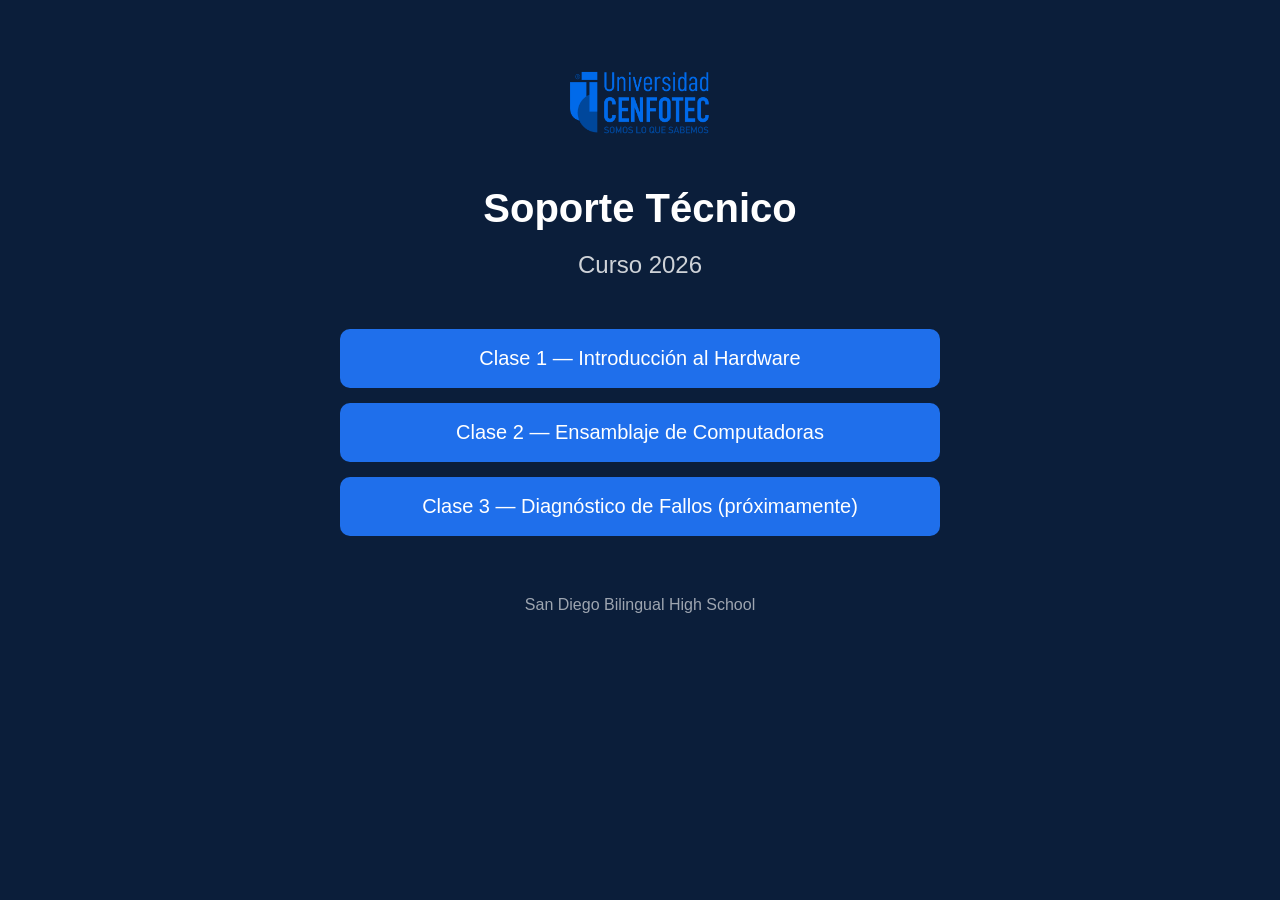
==== index.html @ 2d8c06b7 "Add files via upload" ====
<!DOCTYPE html>
<html lang="es">
<head>
<meta charset="UTF-8">
<title>Soporte Técnico 2026</title>

<style>

body{
    font-family: Arial, sans-serif;
    background:#0b1e3a;
    color:white;
    text-align:center;
    padding:60px;
}

.logo{
    width:140px;
    margin-bottom:20px;
}

h1{
    font-size:40px;
    margin-bottom:10px;
}

h2{
    font-weight:normal;
    opacity:0.8;
    margin-bottom:50px;
}

.container{
    max-width:600px;
    margin:auto;
}

.btn{
    display:block;
    background:#1f6feb;
    color:white;
    text-decoration:none;
    padding:18px;
    margin:15px 0;
    border-radius:10px;
    font-size:20px;
    transition:0.2s;
}

.btn:hover{
    background:#388bfd;
    transform:scale(1.03);
}

.footer{
    margin-top:60px;
    opacity:0.6;
}

</style>
</head>

<body>

<img src="cenfotec-logo.png" class="logo">

<h1>Soporte Técnico</h1>
<h2>Curso 2026</h2>

<div class="container">

<a class="btn" href="Clase1.html">
Clase 1 — Introducción al Hardware
</a>

<a class="btn" href="Clase2.html">
Clase 2 — Ensamblaje de Computadoras
</a>

<a class="btn" href="#">
Clase 3 — Diagnóstico de Fallos (próximamente)
</a>

</div>

<div class="footer">
San Diego Bilingual High School
</div>

</body>
</html>
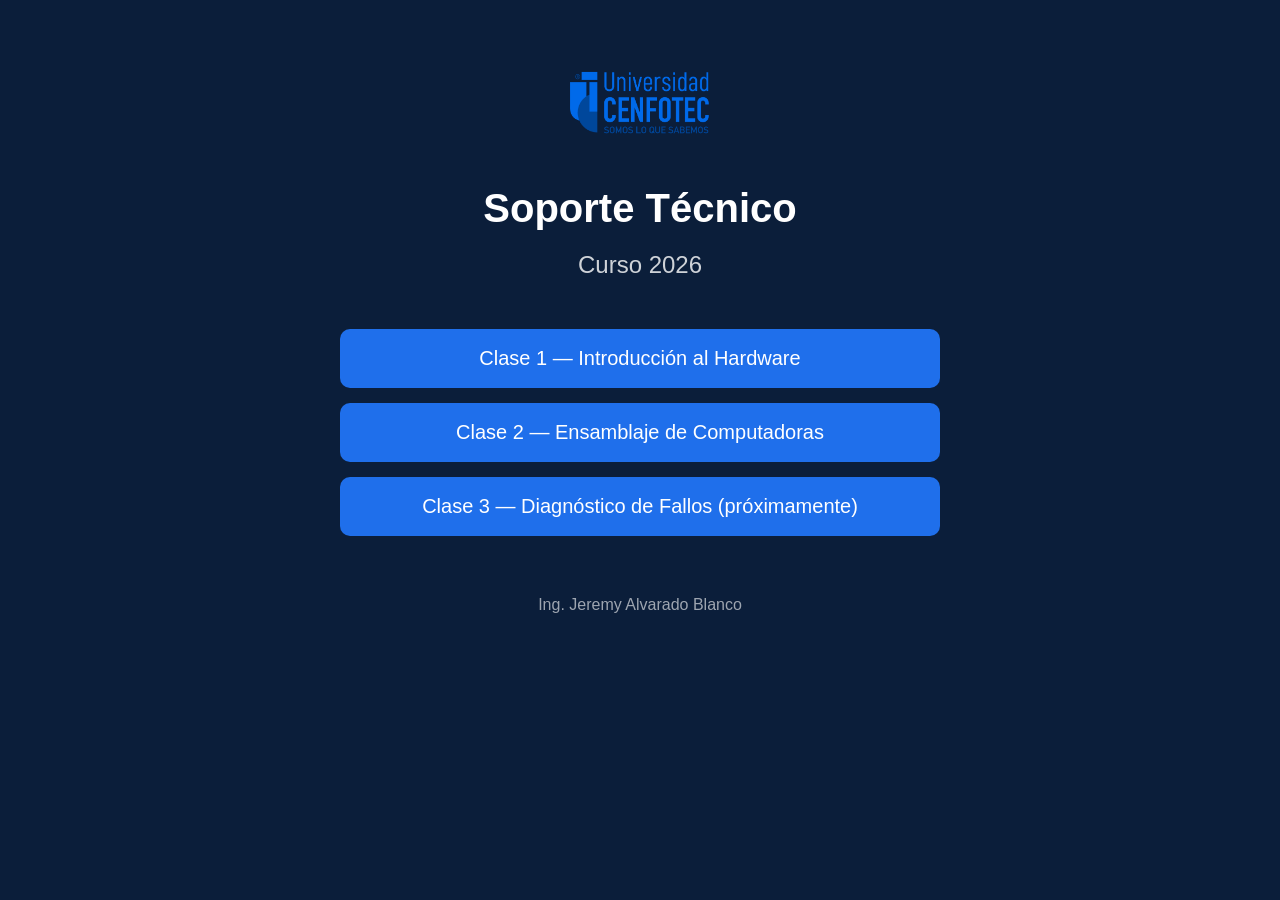
==== commit 3493966a: "Update index.html" ====
--- a/index.html
+++ b/index.html
@@ -84,8 +84,9 @@
 </div>
 
 <div class="footer">
-San Diego Bilingual High School
+Ing. Jeremy Alvarado Blanco
 </div>
 
 </body>
-</html>+
+</html>
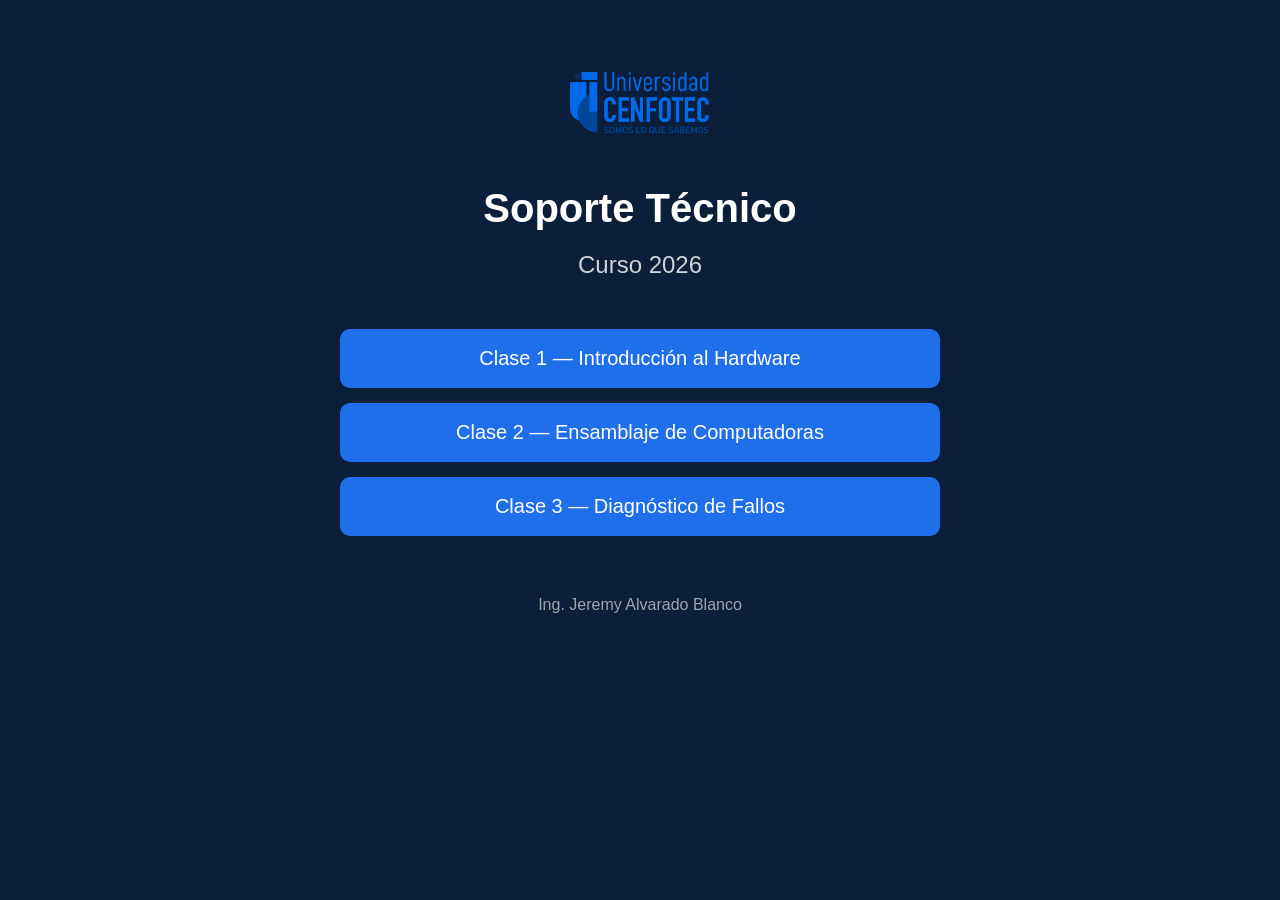
==== commit acf73972: "Update index.html" ====
--- a/index.html
+++ b/index.html
@@ -73,12 +73,12 @@
 Clase 1 — Introducción al Hardware
 </a>
 
-<a class="btn" href="Clase2.html">
+<a class="btn" href="clase2.html">
 Clase 2 — Ensamblaje de Computadoras
 </a>
 
-<a class="btn" href="#">
-Clase 3 — Diagnóstico de Fallos (próximamente)
+<a class="btn" href="clase3.html">
+Clase 3 — Diagnóstico de Fallos
 </a>
 
 </div>
@@ -90,3 +90,5 @@
 </body>
 
 </html>
+
+
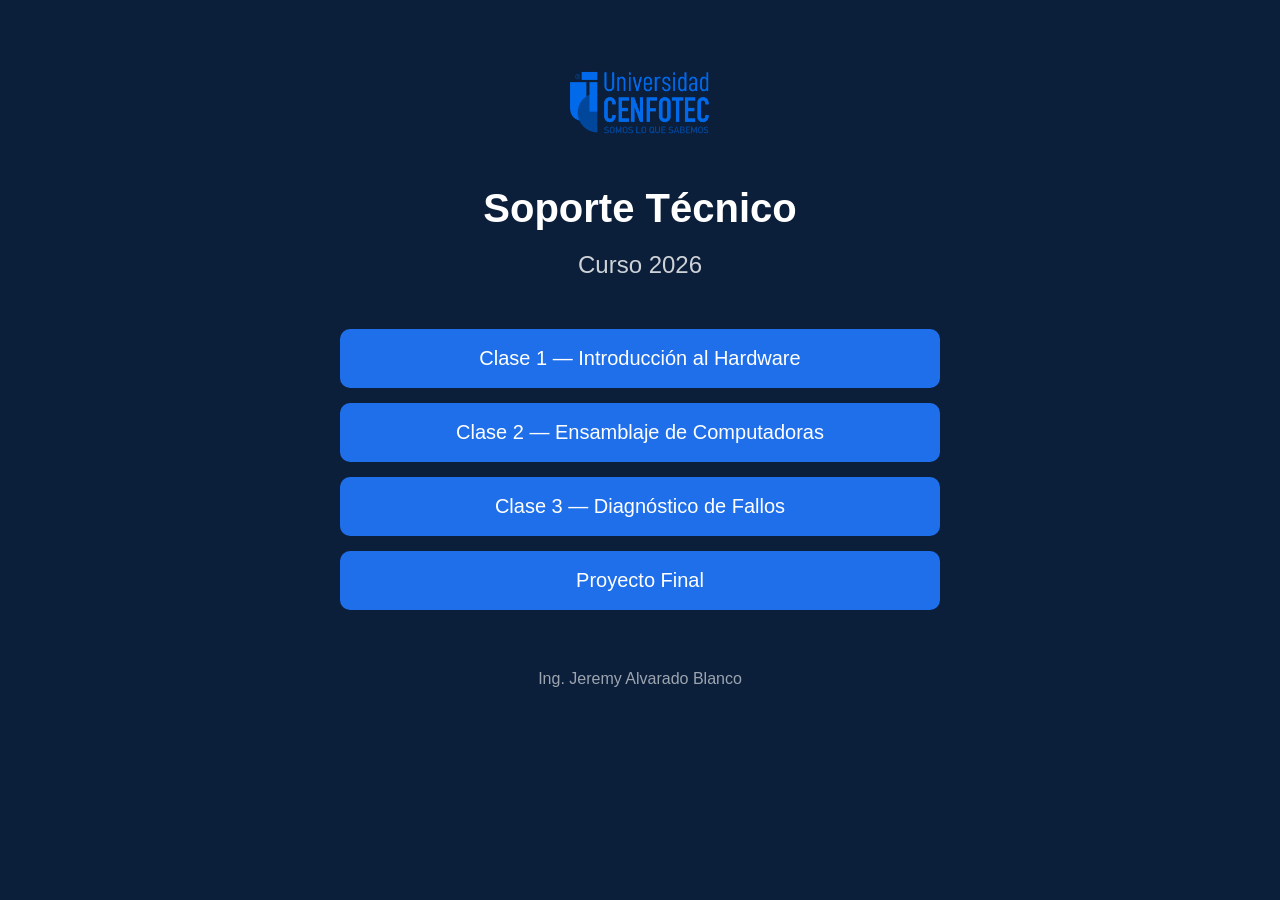
==== commit f509bd43: "Update index.html" ====
--- a/index.html
+++ b/index.html
@@ -81,6 +81,10 @@
 Clase 3 — Diagnóstico de Fallos
 </a>
 
+<a class="btn" href="proyecto.html">
+Proyecto Final
+</a>
+
 </div>
 
 <div class="footer">
@@ -92,3 +96,4 @@
 </html>
 
 
+
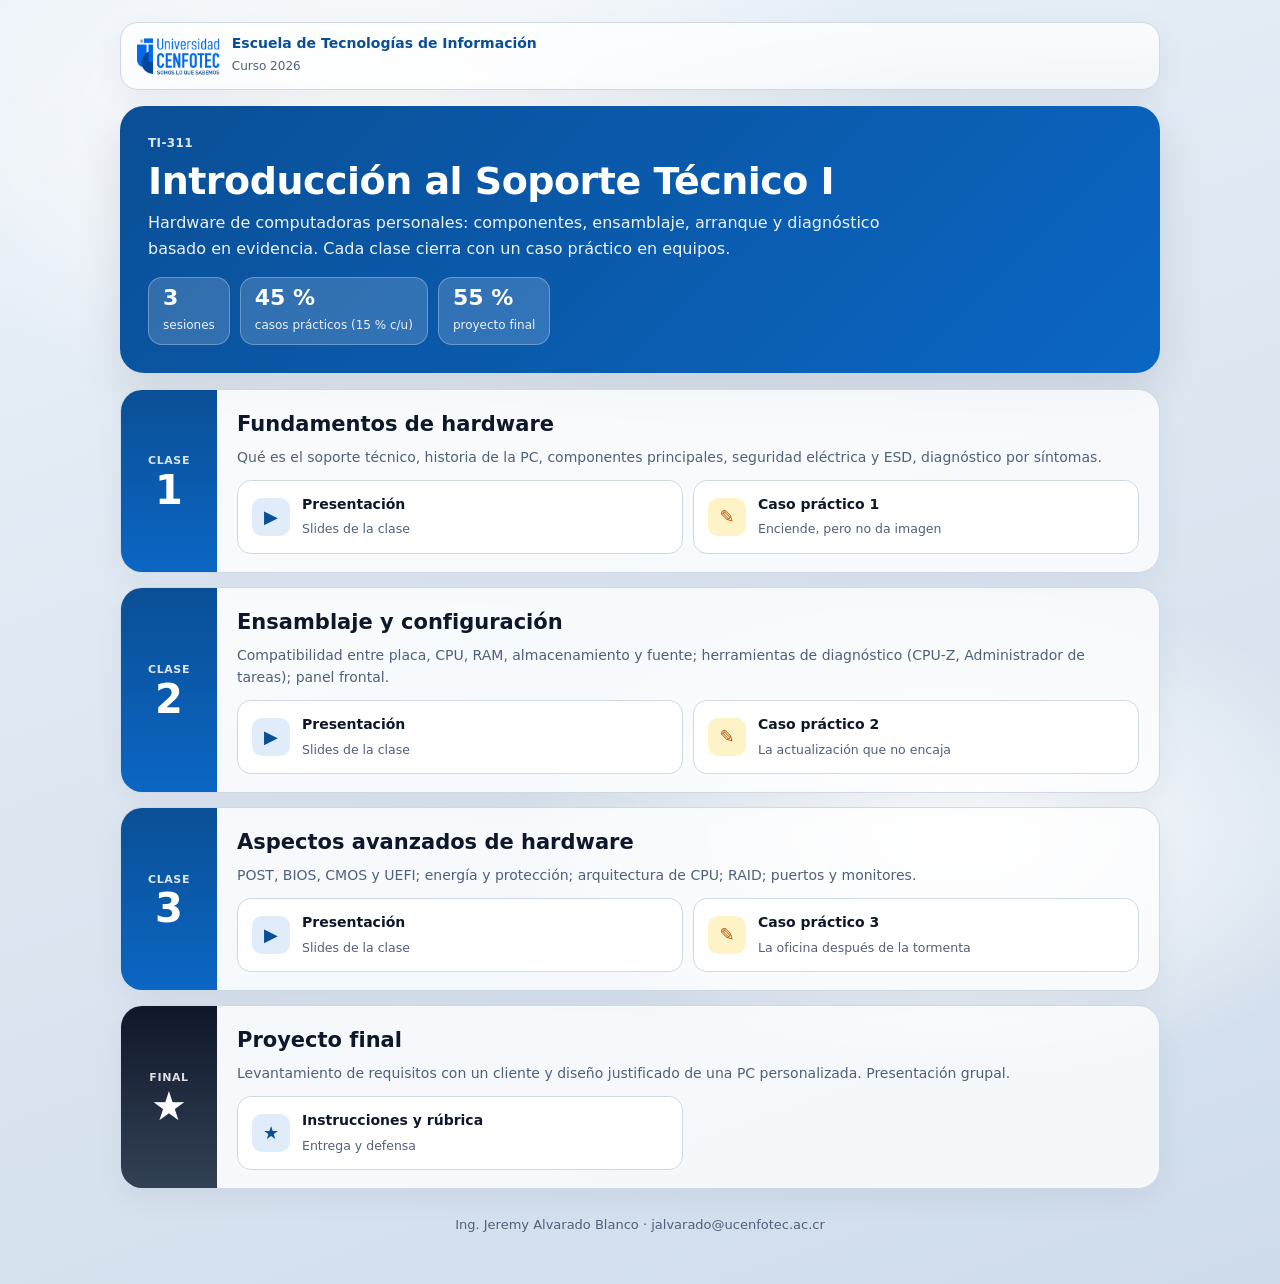
==== commit f7fc4960: "Casos prácticos en páginas aparte, index con sesiones, imágenes revisadas y limpieza de slides Co-Au" ====
--- a/index.html
+++ b/index.html
@@ -1,99 +1,123 @@
-<!DOCTYPE html>
-<html lang="es">
-<head>
-<meta charset="UTF-8">
-<title>Soporte Técnico 2026</title>
-
-<style>
-
-body{
-    font-family: Arial, sans-serif;
-    background:#0b1e3a;
-    color:white;
-    text-align:center;
-    padding:60px;
-}
-
-.logo{
-    width:140px;
-    margin-bottom:20px;
-}
-
-h1{
-    font-size:40px;
-    margin-bottom:10px;
-}
-
-h2{
-    font-weight:normal;
-    opacity:0.8;
-    margin-bottom:50px;
-}
-
-.container{
-    max-width:600px;
-    margin:auto;
-}
-
-.btn{
-    display:block;
-    background:#1f6feb;
-    color:white;
-    text-decoration:none;
-    padding:18px;
-    margin:15px 0;
-    border-radius:10px;
-    font-size:20px;
-    transition:0.2s;
-}
-
-.btn:hover{
-    background:#388bfd;
-    transform:scale(1.03);
-}
-
-.footer{
-    margin-top:60px;
-    opacity:0.6;
-}
-
-</style>
-</head>
-
-<body>
-
-<img src="cenfotec-logo.png" class="logo">
-
-<h1>Soporte Técnico</h1>
-<h2>Curso 2026</h2>
-
-<div class="container">
-
-<a class="btn" href="Clase1.html">
-Clase 1 — Introducción al Hardware
-</a>
-
-<a class="btn" href="clase2.html">
-Clase 2 — Ensamblaje de Computadoras
-</a>
-
-<a class="btn" href="clase3.html">
-Clase 3 — Diagnóstico de Fallos
-</a>
-
-<a class="btn" href="proyecto.html">
-Proyecto Final
-</a>
-
-</div>
-
-<div class="footer">
-Ing. Jeremy Alvarado Blanco
-</div>
-
-</body>
-
-</html>
-
-
-
+<!doctype html>
+<html lang="es">
+<head>
+<meta charset="utf-8">
+<meta name="viewport" content="width=device-width,initial-scale=1">
+<title>Soporte Técnico 2026</title>
+<link rel="stylesheet" href="curso.css">
+<style>
+  .sessions{display:grid;gap:14px;margin-top:16px}
+  .session{
+    display:grid;grid-template-columns:96px 1fr;gap:0;
+    background:rgba(255,255,255,.78);border:1px solid var(--stroke);border-radius:22px;overflow:hidden;
+    box-shadow:0 10px 30px rgba(15,23,42,.05);
+  }
+  .session .num{
+    background:linear-gradient(180deg, var(--brand2), var(--brand));color:#fff;
+    display:flex;flex-direction:column;align-items:center;justify-content:center;
+  }
+  .session .num small{font-size:11px;font-weight:700;letter-spacing:.6px;opacity:.85}
+  .session .num b{font-size:40px;line-height:1}
+  .session .body{padding:18px 20px}
+  .session h2{margin:0;font-size:21px;color:var(--text)}
+  .session p{margin:4px 0 12px;color:var(--muted);font-size:14px}
+  .links{display:grid;grid-template-columns:1fr 1fr;gap:10px}
+  .lk{
+    display:flex;align-items:center;gap:12px;text-decoration:none;color:var(--text);
+    border:1px solid var(--stroke);background:#fff;border-radius:14px;padding:12px 14px;transition:.15s;
+  }
+  .lk:hover{border-color:var(--brand);transform:translateY(-2px);box-shadow:0 8px 20px rgba(11,102,195,.12)}
+  .lk .ic{width:38px;height:38px;border-radius:10px;display:grid;place-items:center;flex:none;font-size:18px}
+  .lk.cl .ic{background:#e0ecf9;color:var(--brand2)}
+  .lk.cs .ic{background:#fef3c7;color:var(--warn)}
+  .lk b{display:block;font-size:14px}
+  .lk span{font-size:12.5px;color:var(--muted)}
+  .project .num{background:linear-gradient(180deg,#0f172a,#334155)}
+  .eval{display:flex;gap:10px;flex-wrap:wrap;margin-top:16px}
+  .eval div{background:rgba(255,255,255,.16);border:1px solid rgba(255,255,255,.28);border-radius:14px;padding:8px 14px}
+  .eval b{font-size:22px;display:block;line-height:1.1}
+  .eval span{font-size:12px;opacity:.9}
+  @media (max-width:640px){
+    .session{grid-template-columns:1fr}
+    .session .num{flex-direction:row;gap:10px;padding:10px}
+    .session .num b{font-size:26px}
+    .links{grid-template-columns:1fr}
+  }
+</style>
+</head>
+<body>
+<div class="wrap">
+
+  <div class="topbar">
+    <div class="brand">
+      <img src="cenfotec-logo.png" alt="Universidad CENFOTEC">
+      <div><b>Escuela de Tecnologías de Información</b><span>Curso 2026</span></div>
+    </div>
+  </div>
+
+  <header class="hero">
+    <div class="kicker">TI-311</div>
+    <h1>Introducción al Soporte Técnico I</h1>
+    <p>Hardware de computadoras personales: componentes, ensamblaje, arranque y diagnóstico basado en evidencia. Cada clase cierra con un caso práctico en equipos.</p>
+    <div class="eval">
+      <div><b>3</b><span>sesiones</span></div>
+      <div><b>45 %</b><span>casos prácticos (15 % c/u)</span></div>
+      <div><b>55 %</b><span>proyecto final</span></div>
+    </div>
+  </header>
+
+  <div class="sessions">
+
+    <div class="session">
+      <div class="num"><small>CLASE</small><b>1</b></div>
+      <div class="body">
+        <h2>Fundamentos de hardware</h2>
+        <p>Qué es el soporte técnico, historia de la PC, componentes principales, seguridad eléctrica y ESD, diagnóstico por síntomas.</p>
+        <div class="links">
+          <a class="lk cl" href="Clase1.html"><span class="ic">▶</span><div><b>Presentación</b><span>Slides de la clase</span></div></a>
+          <a class="lk cs" href="caso1.html"><span class="ic">✎</span><div><b>Caso práctico 1</b><span>Enciende, pero no da imagen</span></div></a>
+        </div>
+      </div>
+    </div>
+
+    <div class="session">
+      <div class="num"><small>CLASE</small><b>2</b></div>
+      <div class="body">
+        <h2>Ensamblaje y configuración</h2>
+        <p>Compatibilidad entre placa, CPU, RAM, almacenamiento y fuente; herramientas de diagnóstico (CPU-Z, Administrador de tareas); panel frontal.</p>
+        <div class="links">
+          <a class="lk cl" href="clase2.html"><span class="ic">▶</span><div><b>Presentación</b><span>Slides de la clase</span></div></a>
+          <a class="lk cs" href="caso2.html"><span class="ic">✎</span><div><b>Caso práctico 2</b><span>La actualización que no encaja</span></div></a>
+        </div>
+      </div>
+    </div>
+
+    <div class="session">
+      <div class="num"><small>CLASE</small><b>3</b></div>
+      <div class="body">
+        <h2>Aspectos avanzados de hardware</h2>
+        <p>POST, BIOS, CMOS y UEFI; energía y protección; arquitectura de CPU; RAID; puertos y monitores.</p>
+        <div class="links">
+          <a class="lk cl" href="clase3.html"><span class="ic">▶</span><div><b>Presentación</b><span>Slides de la clase</span></div></a>
+          <a class="lk cs" href="caso3.html"><span class="ic">✎</span><div><b>Caso práctico 3</b><span>La oficina después de la tormenta</span></div></a>
+        </div>
+      </div>
+    </div>
+
+    <div class="session project">
+      <div class="num"><small>FINAL</small><b>★</b></div>
+      <div class="body">
+        <h2>Proyecto final</h2>
+        <p>Levantamiento de requisitos con un cliente y diseño justificado de una PC personalizada. Presentación grupal.</p>
+        <div class="links">
+          <a class="lk cl" href="proyecto.html"><span class="ic">★</span><div><b>Instrucciones y rúbrica</b><span>Entrega y defensa</span></div></a>
+        </div>
+      </div>
+    </div>
+
+  </div>
+
+  <div class="footer">Ing. Jeremy Alvarado Blanco · jalvarado@ucenfotec.ac.cr</div>
+</div>
+</body>
+</html>
--- a/curso.css
+++ b/curso.css
@@ -0,0 +1,145 @@
+/* Estilo compartido: index, casos prácticos y proyecto (mismo look que las clases) */
+:root{
+  --bg1:#eaf1f8;
+  --bg2:#cfdceb;
+  --stroke:#cfd9e6;
+  --stroke2:#b9c8da;
+  --text:#0f172a;
+  --muted:#50607a;
+  --brand:#0b66c3;
+  --brand2:#0a4f96;
+  --ok:#16a34a;
+  --warn:#b45309;
+  --shadow:0 18px 45px rgba(15,23,42,.12);
+}
+*{box-sizing:border-box}
+html{scroll-behavior:smooth}
+body{
+  margin:0;
+  font-family:ui-sans-serif, system-ui, -apple-system, "Segoe UI", Roboto, Helvetica, Arial, sans-serif;
+  color:var(--text);
+  line-height:1.6;
+  background:
+    radial-gradient(900px 500px at 30% 10%, #fff 0%, rgba(255,255,255,0) 60%),
+    radial-gradient(800px 450px at 75% 65%, #fff 0%, rgba(255,255,255,0) 55%),
+    linear-gradient(160deg, var(--bg1), var(--bg2));
+  min-height:100vh;
+  padding:22px 16px 48px;
+}
+.wrap{max-width:1040px;margin:0 auto}
+
+/* barra superior */
+.topbar{
+  display:flex;align-items:center;justify-content:space-between;gap:14px;flex-wrap:wrap;
+  background:linear-gradient(180deg, rgba(255,255,255,.82), rgba(255,255,255,.6));
+  border:1px solid var(--stroke);border-radius:18px;padding:12px 16px;
+  box-shadow:0 10px 30px rgba(15,23,42,.06);
+}
+.brand{display:flex;align-items:center;gap:12px}
+.brand img{height:40px;width:auto;display:block}
+.brand b{display:block;font-size:14px;color:var(--brand2);line-height:1.2}
+.brand span{font-size:12px;color:var(--muted)}
+.back{
+  text-decoration:none;font-weight:700;font-size:13px;color:var(--brand2);
+  border:1px solid var(--stroke2);background:rgba(255,255,255,.8);
+  padding:8px 14px;border-radius:999px;transition:.15s;
+}
+.back:hover{background:#fff;transform:translateY(-1px)}
+
+/* encabezado */
+.hero{
+  margin-top:16px;padding:28px;border-radius:24px;
+  background:linear-gradient(135deg, var(--brand2), var(--brand));
+  color:#fff;box-shadow:var(--shadow);
+}
+.kicker{font-size:12px;font-weight:800;letter-spacing:.4px;text-transform:uppercase;opacity:.85}
+.hero h1{margin:6px 0 8px;font-size:clamp(26px,4vw,38px);line-height:1.12;letter-spacing:-.5px}
+.hero p{margin:0;max-width:760px;opacity:.92}
+.meta{display:flex;flex-wrap:wrap;gap:8px;margin-top:16px}
+.meta span{
+  background:rgba(255,255,255,.16);border:1px solid rgba(255,255,255,.28);
+  padding:5px 12px;border-radius:999px;font-size:13px;font-weight:600;
+}
+
+/* secciones */
+.section{
+  margin-top:16px;padding:22px 24px;border-radius:22px;
+  background:rgba(255,255,255,.72);border:1px solid var(--stroke);
+  box-shadow:0 10px 30px rgba(15,23,42,.05);
+}
+.section h2{
+  margin:0 0 12px;font-size:20px;color:var(--brand2);
+  display:flex;align-items:center;gap:10px;
+}
+.section h2 .n{
+  display:inline-grid;place-items:center;width:30px;height:30px;border-radius:9px;
+  background:var(--brand);color:#fff;font-size:15px;flex:none;
+}
+.section h3{margin:18px 0 6px;font-size:16px;color:var(--text)}
+.section p{margin:6px 0}
+.section ul,.section ol{margin:6px 0;padding-left:22px}
+.section li{margin:4px 0}
+.muted{color:var(--muted)}
+
+/* ticket del cliente */
+.ticket{
+  border:1px solid var(--stroke2);border-left:6px solid var(--brand);
+  background:#fff;border-radius:14px;padding:14px 18px;margin:10px 0;
+}
+.ticket .head{display:flex;justify-content:space-between;flex-wrap:wrap;gap:6px;font-size:13px;color:var(--muted);margin-bottom:6px}
+.ticket .head b{color:var(--text)}
+.ticket blockquote{margin:0;font-style:italic}
+
+/* tablas */
+.tbl-wrap{overflow-x:auto;margin:10px 0}
+table{width:100%;border-collapse:collapse;background:#fff;border-radius:12px;overflow:hidden;font-size:14px}
+th,td{padding:9px 12px;border-bottom:1px solid var(--stroke);text-align:left;vertical-align:top}
+th{background:var(--brand2);color:#fff;font-weight:700;font-size:13px}
+tr:last-child td{border-bottom:none}
+td.c,th.c{text-align:center}
+.fill td{color:#94a3b8;font-style:italic}
+
+/* datos tipo pantalla */
+.screen{
+  background:#0f172a;color:#e2e8f0;border-radius:14px;padding:14px 18px;margin:10px 0;
+  font-family:Consolas, "Cascadia Mono", Menlo, monospace;font-size:13px;line-height:1.7;overflow-x:auto;
+}
+.screen .k{color:#93c5fd}
+.screen .bad{color:#fca5a5}
+.screen .ok{color:#86efac}
+
+/* tarjetas en grilla */
+.grid2{display:grid;grid-template-columns:repeat(auto-fit,minmax(260px,1fr));gap:12px;margin:10px 0}
+.card{background:#fff;border:1px solid var(--stroke);border-radius:16px;padding:14px 16px}
+.card h4{margin:0 0 6px;font-size:15px;color:var(--brand2)}
+
+/* avisos */
+.note{border-radius:14px;padding:12px 16px;margin:10px 0;font-size:14px}
+.note.info{background:#e0ecf9;border:1px solid #b9d3f0}
+.note.warn{background:#fef3c7;border:1px solid #fcd34d}
+
+/* pasos */
+.steps{counter-reset:s;list-style:none;padding:0 !important}
+.steps>li{counter-increment:s;position:relative;padding:12px 14px 12px 54px;background:#fff;border:1px solid var(--stroke);border-radius:14px;margin:10px 0}
+.steps>li::before{
+  content:counter(s);position:absolute;left:14px;top:12px;width:28px;height:28px;border-radius:8px;
+  background:var(--brand);color:#fff;font-weight:800;display:grid;place-items:center;font-size:14px;
+}
+.steps>li b.t{display:block;margin-bottom:2px}
+
+/* revelar */
+details.reveal{margin:12px 0;border:1px dashed rgba(11,102,195,.45);border-radius:14px;background:#fff}
+details.reveal summary{cursor:pointer;padding:12px 16px;font-weight:700;color:var(--brand2);list-style:none}
+details.reveal summary::-webkit-details-marker{display:none}
+details.reveal summary::before{content:"▸ ";}
+details.reveal[open] summary::before{content:"▾ ";}
+details.reveal .in{padding:0 16px 14px}
+
+.footer{margin-top:26px;text-align:center;font-size:13px;color:var(--muted)}
+
+@media print{
+  body{background:#fff;padding:0}
+  .back{display:none}
+  .section,.hero{box-shadow:none}
+  details.reveal .in{display:block}
+}
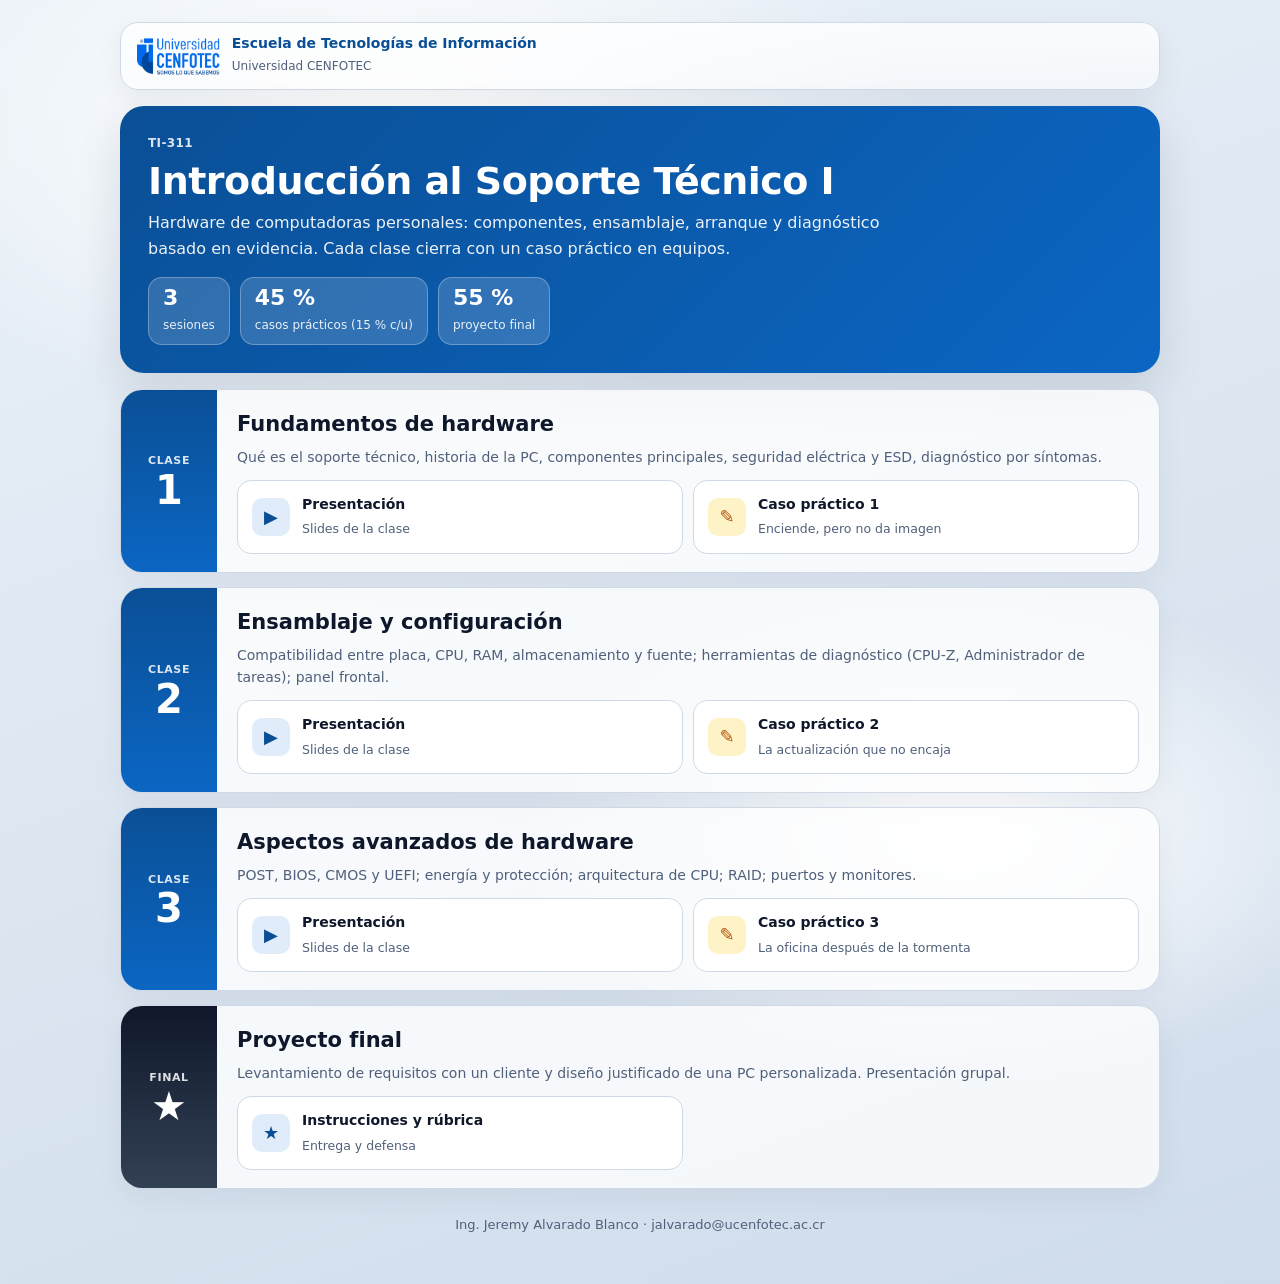
==== commit 8fec6391: "Corrige LGA/PGA para AMD AM5 y quita fechas para reutilizar el curso Co-Authored-By: Claude Opus 5.5" ====
--- a/index.html
+++ b/index.html
@@ -3,7 +3,7 @@
 <head>
 <meta charset="utf-8">
 <meta name="viewport" content="width=device-width,initial-scale=1">
-<title>Soporte Técnico 2026</title>
+<title>Soporte Técnico I · TI-311</title>
 <link rel="stylesheet" href="curso.css">
 <style>
   .sessions{display:grid;gap:14px;margin-top:16px}
@@ -51,7 +51,7 @@
   <div class="topbar">
     <div class="brand">
       <img src="cenfotec-logo.png" alt="Universidad CENFOTEC">
-      <div><b>Escuela de Tecnologías de Información</b><span>Curso 2026</span></div>
+      <div><b>Escuela de Tecnologías de Información</b><span>Universidad CENFOTEC</span></div>
     </div>
   </div>
 
